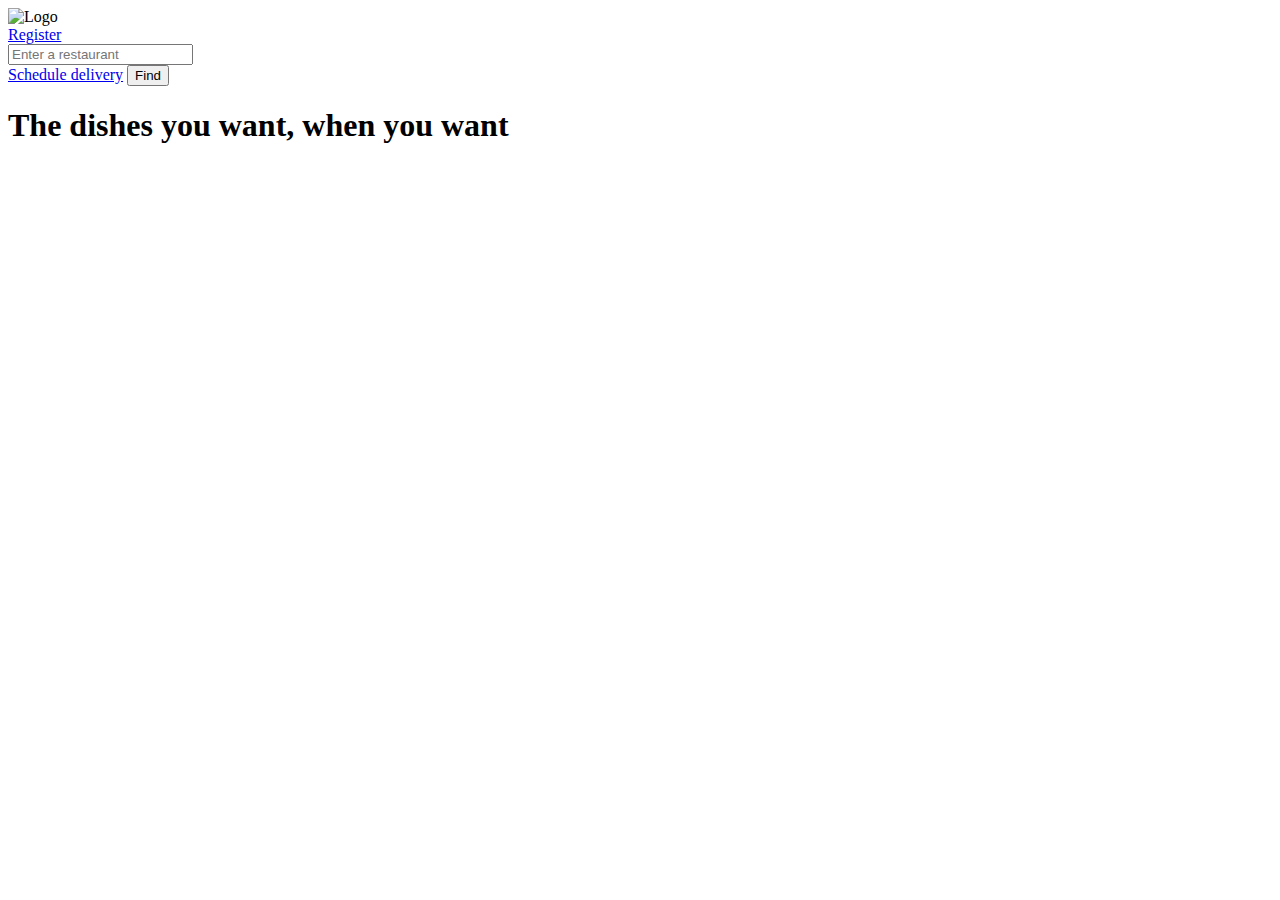
==== index.html @ 2d0e2f33 "choses et autres" ====
<!DOCTYPE html>
<html>
  <head>
    <title>Uber Eat</title>
    <link rel="stylesheet" type="text/css" href="../uber-eats-clone!/css/style.css">
  </head>
<body>
    <header>
        <img src="../uber-eats-clone!/img/logo-noir.png.png" alt="Logo" class="logo-image">

        <div class="button-container">
            <a href="../uber-eats-clone!/html/register.html.html" class="register-button">Register</a>
        </div>       
    </header>
      
    <main>
        <div class="button-container2">
        <div class="search-bar">
            <input type="text" placeholder="Enter a restaurant">
        </div> 

        <a href="../uber-eats-clone!/html/schedule.html" class="date-btn">Schedule delivery</a>
        <button class="find-btn">Find</button>
        </div>
        <h1>The dishes you want, when you want</h1>
    </main>
</body>
  <script src="./js/script.js"></script>
</html>
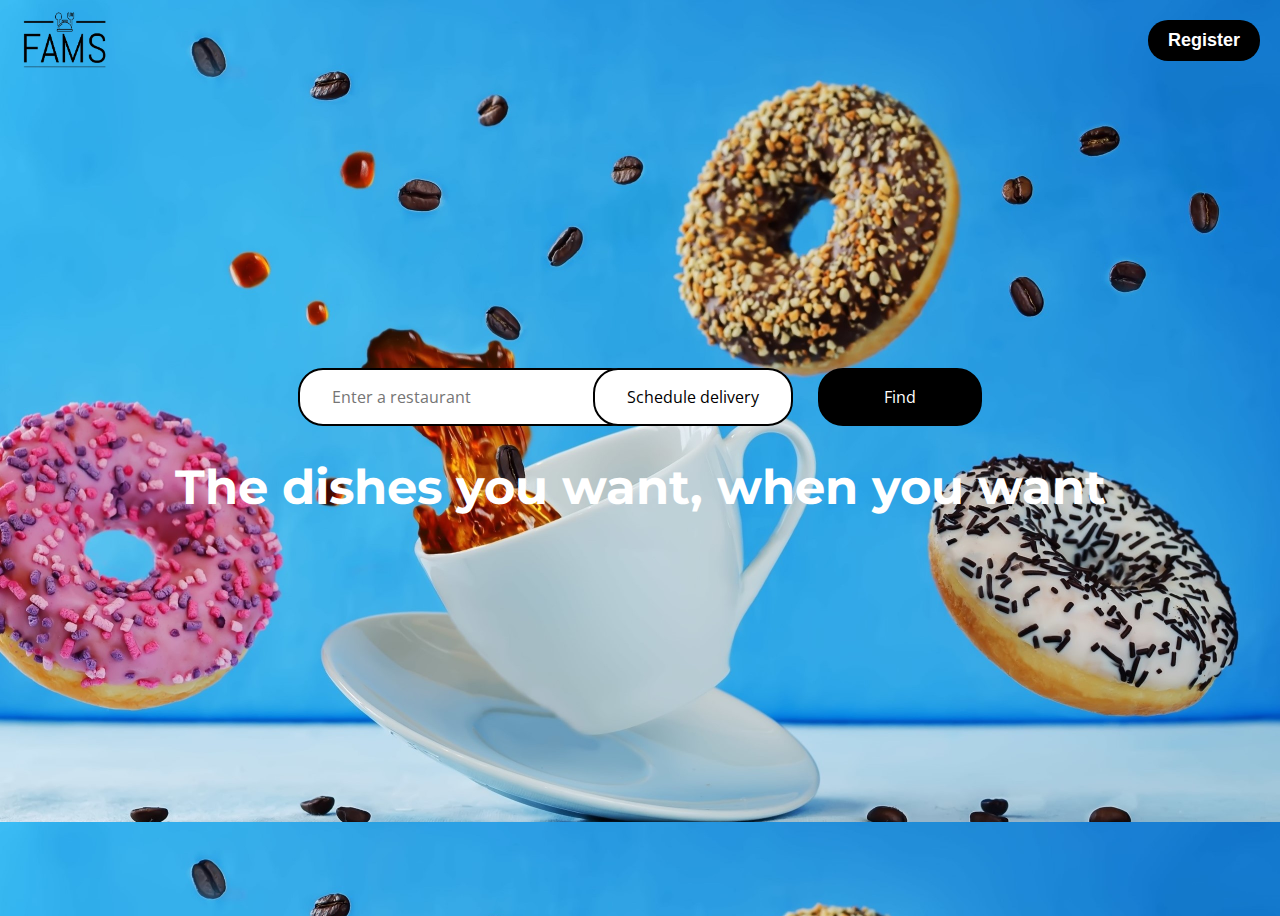
==== commit f768d874: "updated home page and file names fixed" ====
--- a/index.html
+++ b/index.html
@@ -2,28 +2,25 @@
 <html>
   <head>
     <title>Uber Eat</title>
-    <link rel="stylesheet" type="text/css" href="../uber-eats-clone!/css/style.css">
+    <link rel="stylesheet" type="text/css" href="css/style.css" />
+    <link href='https://fonts.googleapis.com/css?family=Montserrat' rel='stylesheet'>
+    <link href='https://fonts.googleapis.com/css?family=Open Sans' rel='stylesheet'>
   </head>
-<body>
+  <body>
     <header>
-        <img src="../uber-eats-clone!/img/logo-noir.png.png" alt="Logo" class="logo-image">
-
-        <div class="button-container">
-            <a href="../uber-eats-clone!/html/register.html.html" class="register-button">Register</a>
-        </div>       
+      <img src="img/logo-noir.png" alt="Logo" class="logo-image" />
+      <a href="html/register.html" class="register-button">Register</a>
     </header>
-      
     <main>
-        <div class="button-container2">
+      <div class="button-container">
         <div class="search-bar">
-            <input type="text" placeholder="Enter a restaurant">
-        </div> 
-
-        <a href="../uber-eats-clone!/html/schedule.html" class="date-btn">Schedule delivery</a>
+          <input type="text" placeholder="Enter a restaurant" />
+        </div>
+        <a href="html/schedule.html" class="schedule-btn">Schedule delivery</a>
         <button class="find-btn">Find</button>
-        </div>
-        <h1>The dishes you want, when you want</h1>
+      </div>
+      <h1>The dishes you want, when you want</h1>
     </main>
-</body>
-  <script src="./js/script.js"></script>
+  </body>
+  <script src="js/script.js"></script>
 </html>
--- a/css/style.css
+++ b/css/style.css
@@ -0,0 +1,132 @@
+body {
+  font-family: 'Open Sans';
+  font-size: 1rem;
+  background-image: url('../img/fond-principal.jpg');
+  background-size: 100%;
+}
+
+/*------------------------
+--------- HEADER ---------
+------------------------*/
+
+header {
+  display: flex;
+  width: 100%;
+  box-sizing: border-box;
+  justify-content: space-between;
+  align-items: center;
+  position: fixed;
+  top: 0;
+  left: 0;
+  height: 80px;
+  z-index: 1;
+  padding: 0 20px;
+}
+
+.logo-image {
+  width: 90px;
+  height: auto;
+}
+
+.register-button {
+  background-color: black;
+  color: white;
+  text-decoration: none;
+  font-family: Arial, sans-serif;
+  border-radius: 20px;
+  padding: 10px 20px;
+  font-size: 18px;
+  font-weight: bold;
+  transition: all 1s cubic-bezier(0.075, 0.82, 0.165, 1);
+}
+
+.register-button:hover {
+  cursor: pointer;
+  background-color: white;
+  color: black;
+  transition: all 1s cubic-bezier(0.075, 0.82, 0.165, 1);
+}
+
+/*------------------------
+---------- MAIN ----------
+------------------------*/
+
+main {
+  display: flex;
+  flex-direction: column;
+  height: 100vh;
+  justify-content: center;
+  align-items: center;
+}
+
+h1 {
+  font-family: 'Montserrat';
+  font-size: 3rem;
+  font-weight: bold;
+  text-align: center;
+  margin-bottom: 2rem;
+  color: white;
+}
+
+.button-container {
+  display: flex;
+  justify-content: center;
+  align-items: center;
+  gap: 25px;
+}
+
+/* SEARCH BAR */
+
+.search-bar input[type="text"] {
+  font-family: 'Open Sans';
+  font-size: 1rem;
+  border: 2px solid black;
+  border-radius: 25px;
+  padding: 1rem 2rem;
+  width: 100%;
+}
+
+.search-bar input[type="text"]:focus {
+  outline-width: 0;
+}
+
+/* SCHEDULE BUTTON */
+
+.schedule-btn {
+  display: inline-block;
+  border: 2px solid black;
+  border-radius: 25px;
+  padding: 1rem 2rem;
+  text-decoration: none;
+  color: black;
+  background-color: white;
+  transition: all 1s cubic-bezier(0.075, 0.82, 0.165, 1);
+}
+
+.schedule-btn:hover {
+  cursor: pointer;
+  background-color: black;
+  color: white;
+  text-decoration: none;
+  transition: all 1s cubic-bezier(0.075, 0.82, 0.165, 1);
+}
+
+/* FIND BUTTON */
+
+.find-btn {
+  font-family: 'Open Sans';
+  font-size: 1rem;
+  border: 2px solid black;
+  border-radius: 25px;
+  padding: 1rem 4rem;
+  background-color: black;
+  color: white;
+  transition: all 1s cubic-bezier(0.075, 0.82, 0.165, 1);
+}
+
+.find-btn:hover {
+  cursor: pointer;
+  background-color: white;
+  color: black;
+  transition: all 1s cubic-bezier(0.075, 0.82, 0.165, 1);
+}
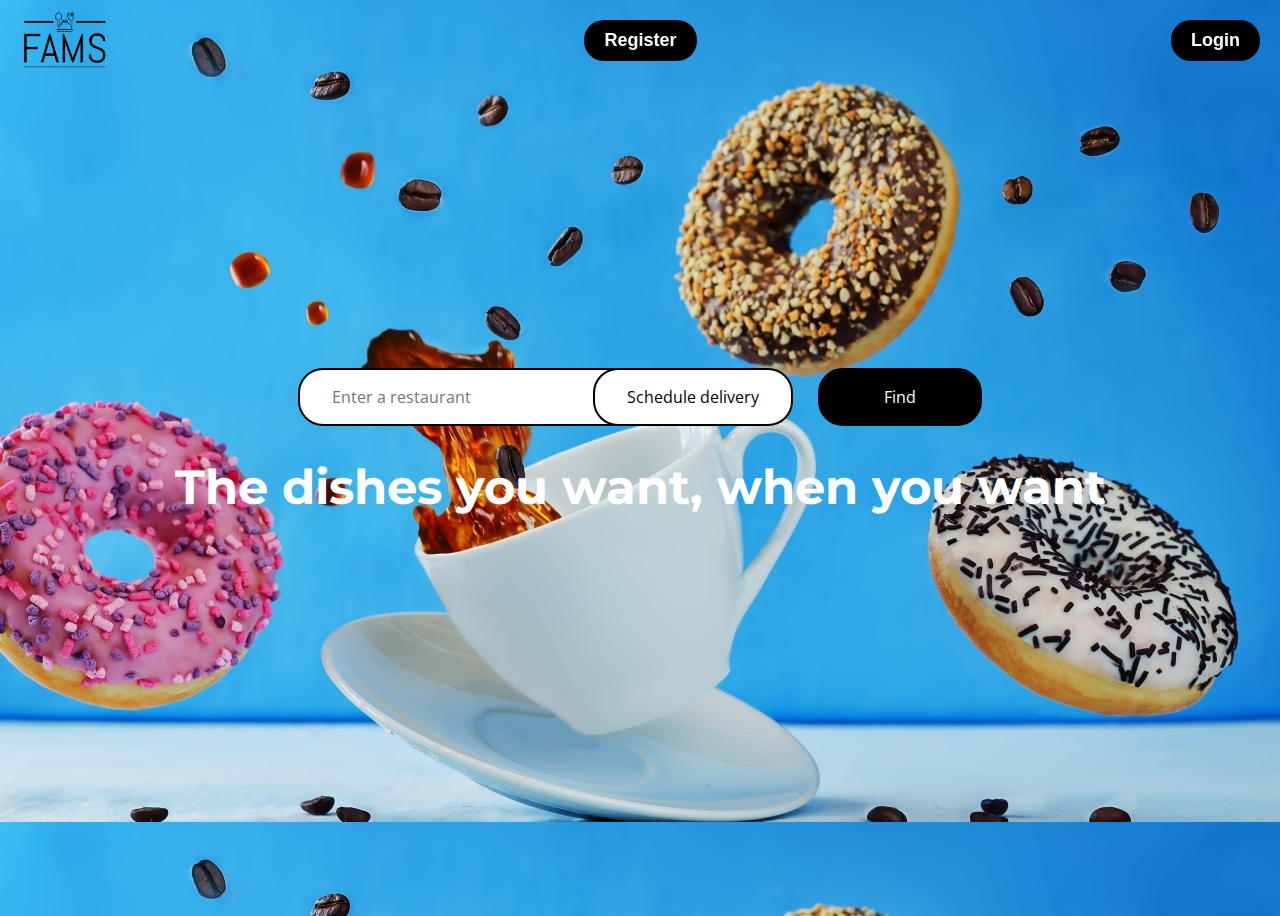
==== commit 88c28d7d: "add login button" ====
--- a/index.html
+++ b/index.html
@@ -10,6 +10,7 @@
     <header>
       <img src="img/logo-noir.png" alt="Logo" class="logo-image" />
       <a href="html/register.html" class="register-button">Register</a>
+      <a href="html/login2.html" class="login-button">Login</a>
     </header>
     <main>
       <div class="button-container">
--- a/css/style.css
+++ b/css/style.css
@@ -41,6 +41,25 @@
 }
 
 .register-button:hover {
+  cursor: pointer;
+  background-color: white;
+  color: black;
+  transition: all 1s cubic-bezier(0.075, 0.82, 0.165, 1);
+}
+
+.login-button {
+  background-color: black;
+  color: white;
+  text-decoration: none;
+  font-family: Arial, sans-serif;
+  border-radius: 20px;
+  padding: 10px 20px;
+  font-size: 18px;
+  font-weight: bold;
+  transition: all 1s cubic-bezier(0.075, 0.82, 0.165, 1);
+}
+
+.login-button:hover {
   cursor: pointer;
   background-color: white;
   color: black;
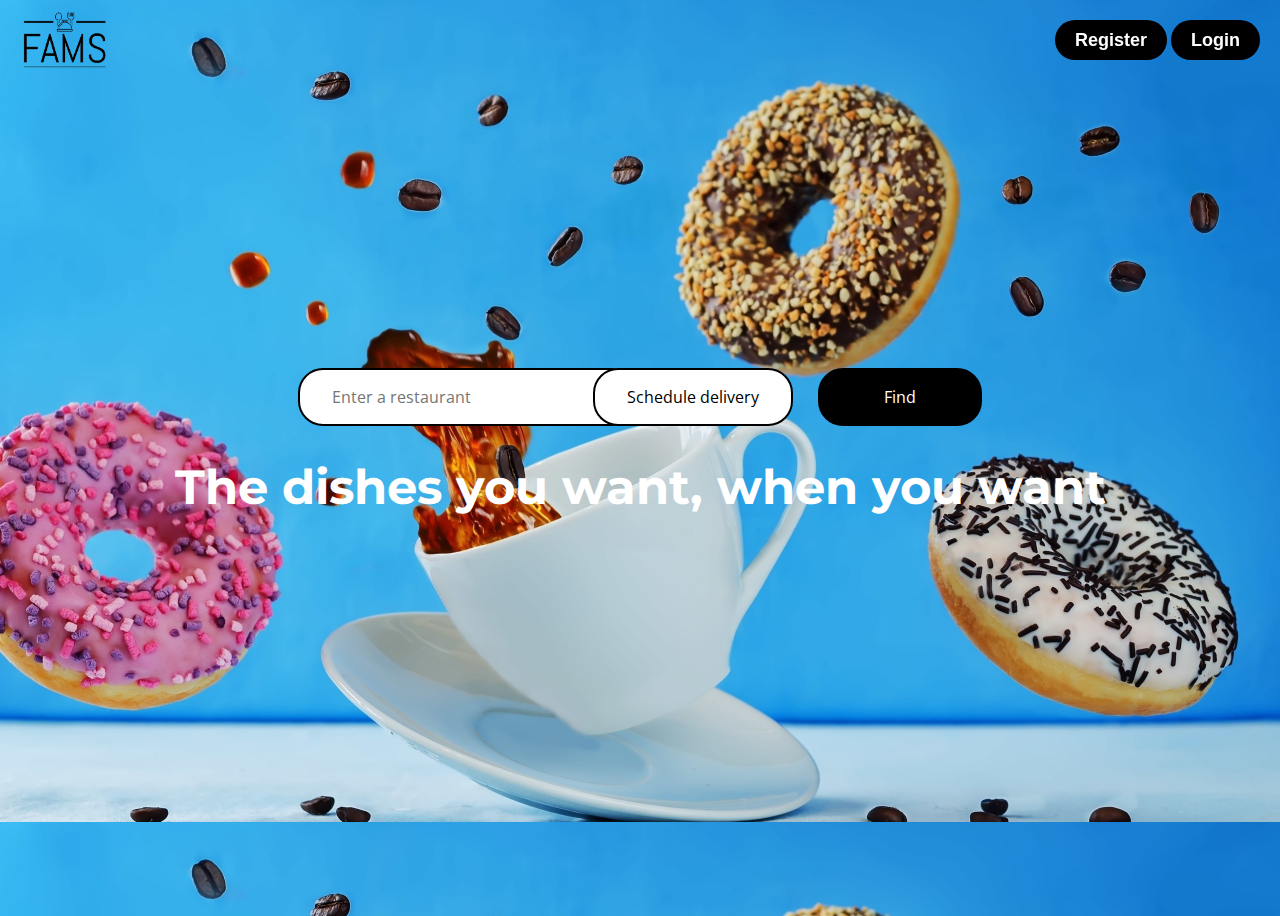
==== commit 6c317b6f: "fix: small corrections" ====
--- a/index.html
+++ b/index.html
@@ -9,8 +9,10 @@
   <body>
     <header>
       <img src="img/logo-noir.png" alt="Logo" class="logo-image" />
-      <a href="html/register.html" class="register-button">Register</a>
-      <a href="html/login2.html" class="login-button">Login</a>
+      <div>
+        <a href="html/register.html" class="register-button">Register</a>
+        <a href="html/login.html" class="login-button">Login</a>
+      </div>
     </header>
     <main>
       <div class="button-container">
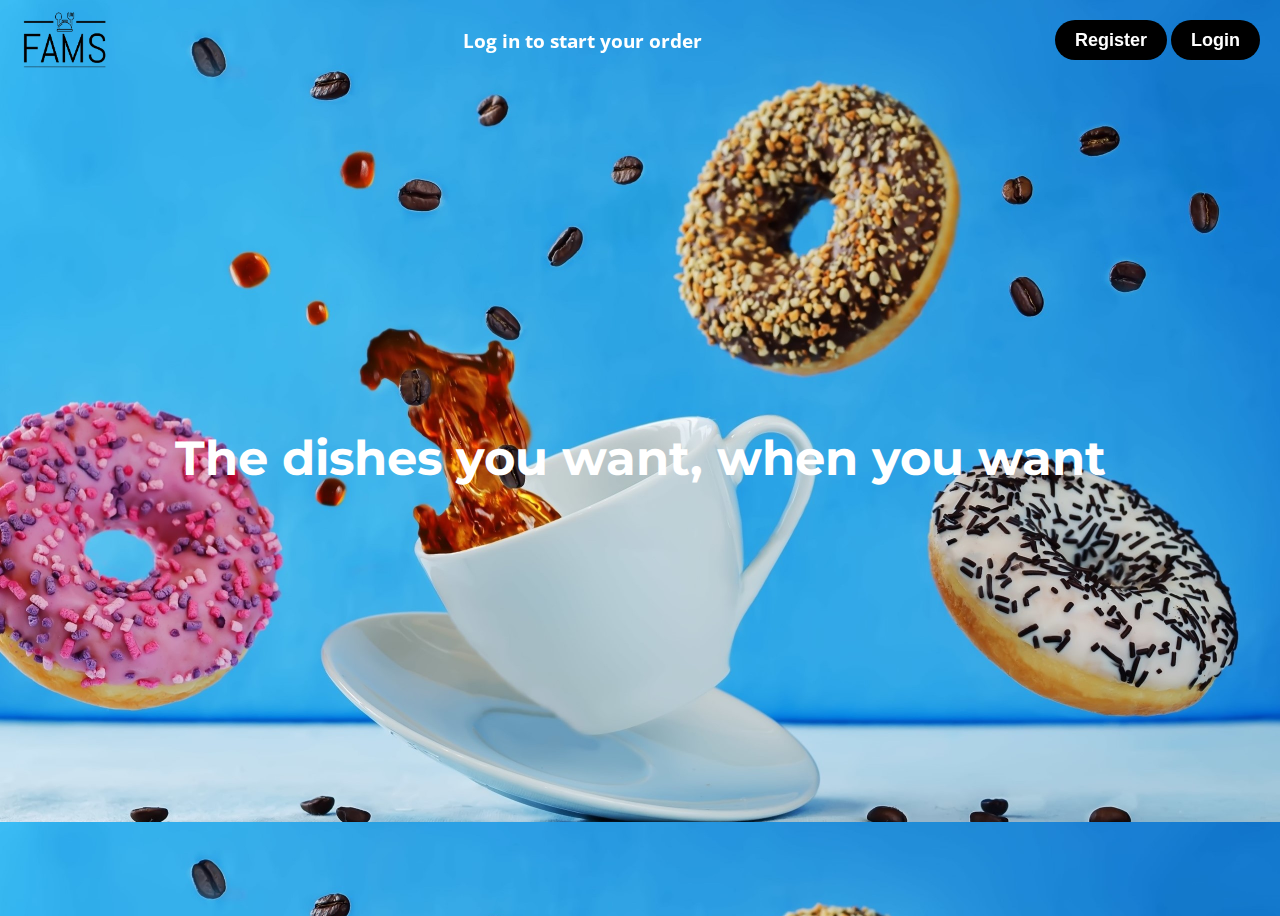
==== commit 2744ef90: "belle page commande" ====
--- a/index.html
+++ b/index.html
@@ -9,19 +9,13 @@
   <body>
     <header>
       <img src="img/logo-noir.png" alt="Logo" class="logo-image" />
+      <h3 class="login-message">Log in to start your order</h3>
       <div>
         <a href="html/register.html" class="register-button">Register</a>
         <a href="html/login.html" class="login-button">Login</a>
       </div>
     </header>
     <main>
-      <div class="button-container">
-        <div class="search-bar">
-          <input type="text" placeholder="Enter a restaurant" />
-        </div>
-        <a href="html/schedule.html" class="schedule-btn">Schedule delivery</a>
-        <button class="find-btn">Find</button>
-      </div>
       <h1>The dishes you want, when you want</h1>
     </main>
   </body>
--- a/css/style.css
+++ b/css/style.css
@@ -23,10 +23,15 @@
   padding: 0 20px;
 }
 
+.login-message{
+color: white;
+}
+
 .logo-image {
   width: 90px;
   height: auto;
 }
+
 
 .register-button {
   background-color: black;
@@ -87,65 +92,3 @@
   color: white;
 }
 
-.button-container {
-  display: flex;
-  justify-content: center;
-  align-items: center;
-  gap: 25px;
-}
-
-/* SEARCH BAR */
-
-.search-bar input[type="text"] {
-  font-family: 'Open Sans';
-  font-size: 1rem;
-  border: 2px solid black;
-  border-radius: 25px;
-  padding: 1rem 2rem;
-  width: 100%;
-}
-
-.search-bar input[type="text"]:focus {
-  outline-width: 0;
-}
-
-/* SCHEDULE BUTTON */
-
-.schedule-btn {
-  display: inline-block;
-  border: 2px solid black;
-  border-radius: 25px;
-  padding: 1rem 2rem;
-  text-decoration: none;
-  color: black;
-  background-color: white;
-  transition: all 1s cubic-bezier(0.075, 0.82, 0.165, 1);
-}
-
-.schedule-btn:hover {
-  cursor: pointer;
-  background-color: black;
-  color: white;
-  text-decoration: none;
-  transition: all 1s cubic-bezier(0.075, 0.82, 0.165, 1);
-}
-
-/* FIND BUTTON */
-
-.find-btn {
-  font-family: 'Open Sans';
-  font-size: 1rem;
-  border: 2px solid black;
-  border-radius: 25px;
-  padding: 1rem 4rem;
-  background-color: black;
-  color: white;
-  transition: all 1s cubic-bezier(0.075, 0.82, 0.165, 1);
-}
-
-.find-btn:hover {
-  cursor: pointer;
-  background-color: white;
-  color: black;
-  transition: all 1s cubic-bezier(0.075, 0.82, 0.165, 1);
-}
